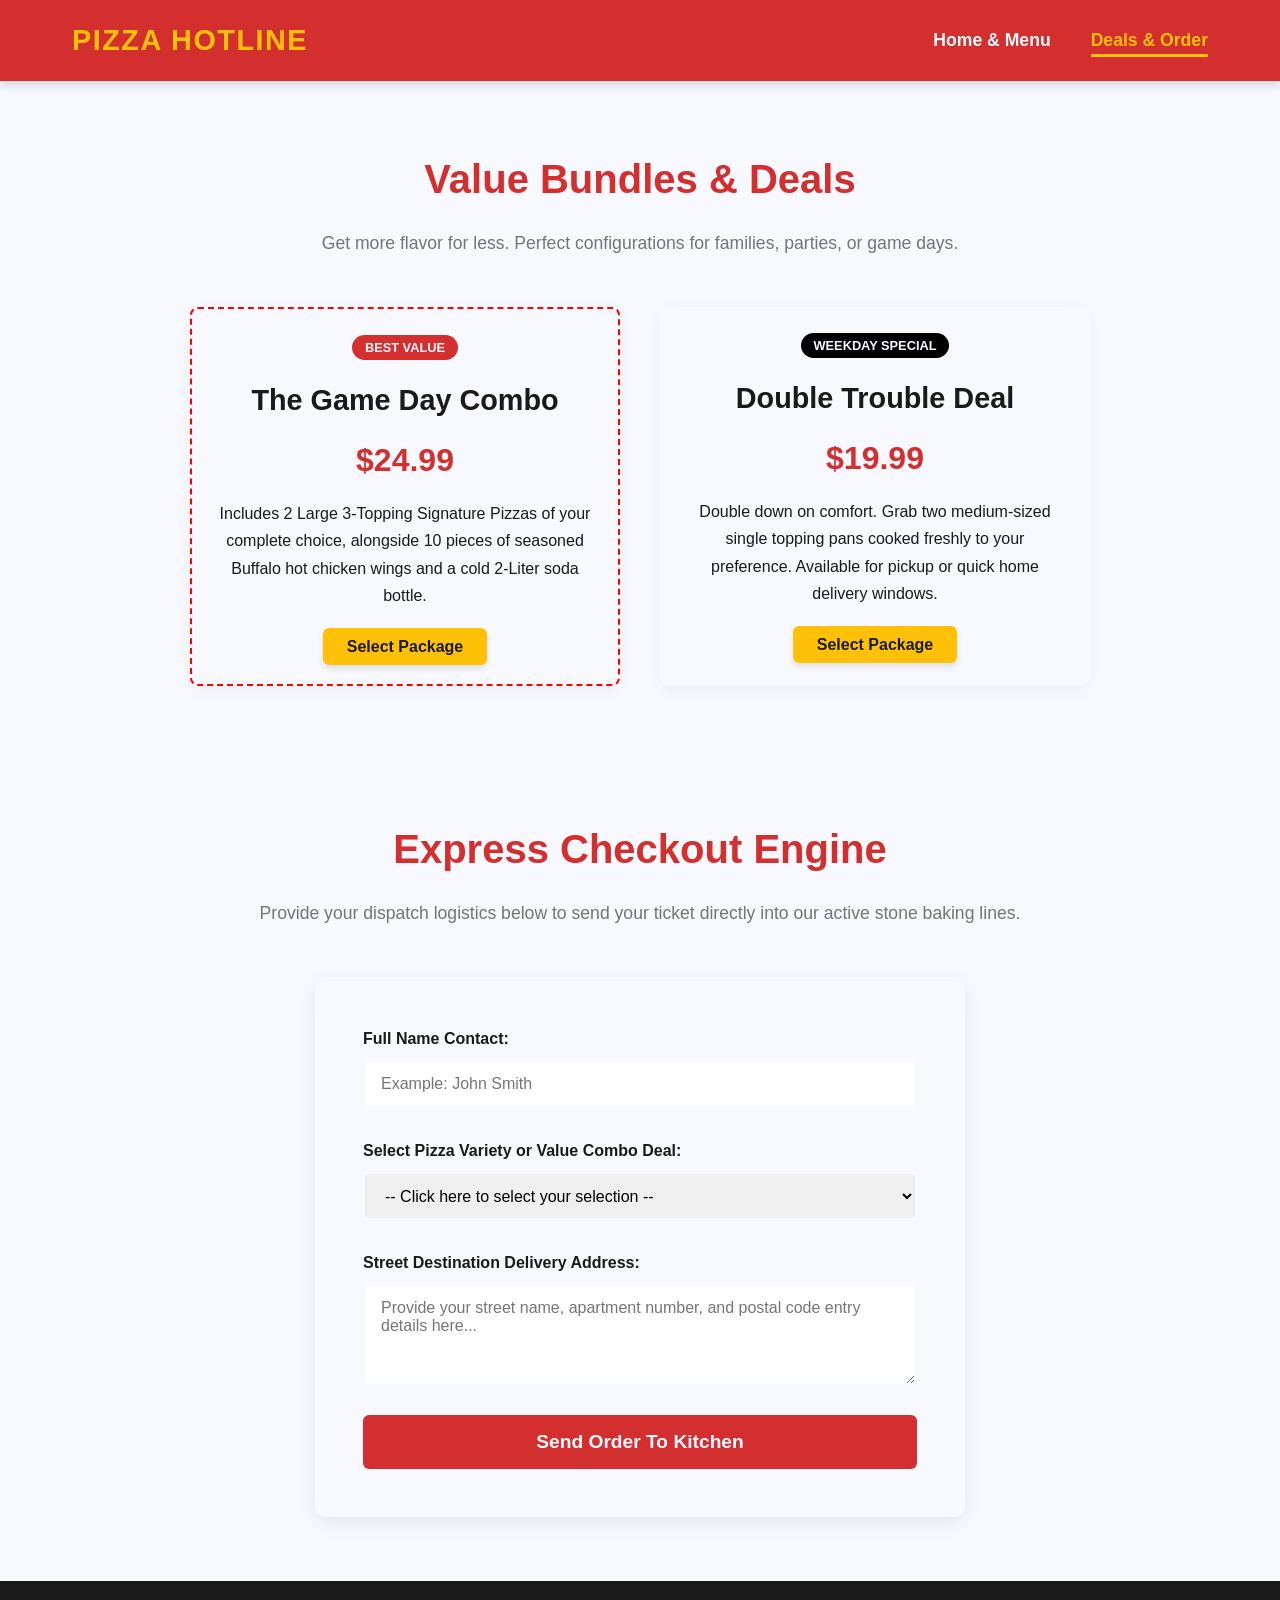
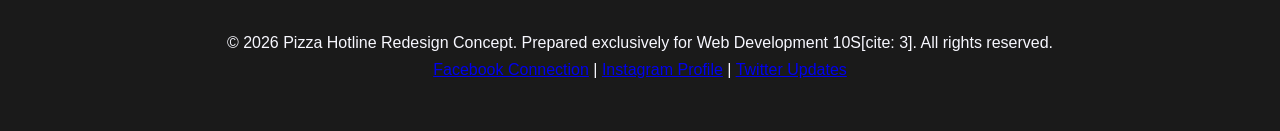
==== order.html @ ce11e5d2 "June 16" ====
<!doctype html>
<html lang="en">
  <head>
    <meta charset="UTF-8" />
    <meta name="viewport" content="width=device-width, initial-scale=1.0" />
    <title>Pizza Hotline Redesign | Special Deals & Interactive Ordering</title>
    <link rel="stylesheet" href="styles.css" />
  </head>
  <body>
    <header class="main-header">
      <nav class="nav-container">
        <div class="logo">
          <a href="index.html">Pizza Hotline</a>
        </div>
        <ul class="nav-links">
          <li><a href="index.html">Home & Menu</a></li>
          <li><a href="order.html" class="active">Deals & Order</a></li>
        </ul>
      </nav>
    </header>

    <section class="container">
      <h1 class="section-title">Value Bundles & Deals</h1>
      <p class="section-subtitle">
        Get more flavor for less. Perfect configurations for families, parties,
        or game days.
      </p>

      <div class="grid-layout" style="max-width: 900px; margin: 0 auto">
        <div
          class="card"
          style="border: 2px dashed red; background-color: ghostwhite"
        >
          <div class="card-body">
            <span
              style="
                background-color: #d32f2f;
                color: ghostwhite;
                padding: 0.3rem 0.8rem;
                font-weight: 700;
                border-radius: 20px;
                font-size: 0.8rem;
              "
              >BEST VALUE</span
            >
            <h3 style="margin-top: 1rem; font-size: 1.8rem">
              The Game Day Combo
            </h3>
            <div class="price-tag" style="font-size: 2rem">$24.99</div>
            <p style="margin-bottom: 1.5rem">
              Includes 2 Large 3-Topping Signature Pizzas of your complete
              choice, alongside 10 pieces of seasoned Buffalo hot chicken wings
              and a cold 2-Liter soda bottle.
            </p>
            <a
              href="#order-form-target"
              class="cta-btn"
              style="padding: 0.6rem 1.5rem; font-size: 1rem"
              >Select Package</a
            >
          </div>
        </div>

        <div class="card" style="border: 2px dashed var(--primary-red)">
          <div class="card-body">
            <span
              style="
                background-color: black;
                color: ghostwhite;
                padding: 0.3rem 0.8rem;
                font-weight: 700;
                border-radius: 20px;
                font-size: 0.8rem;
              "
              >WEEKDAY SPECIAL</span
            >
            <h3 style="margin-top: 1rem; font-size: 1.8rem">
              Double Trouble Deal
            </h3>
            <div class="price-tag" style="font-size: 2rem">$19.99</div>
            <p style="margin-bottom: 1.5rem">
              Double down on comfort. Grab two medium-sized single topping pans
              cooked freshly to your preference. Available for pickup or quick
              home delivery windows.
            </p>
            <a
              href="#order-form-target"
              class="cta-btn"
              style="padding: 0.6rem 1.5rem; font-size: 1rem"
              >Select Package</a
            >
          </div>
        </div>
      </div>
    </section>

    <hr
      style="
        border: 0;
        border-top: 1px solid ghostwhite;
        max-width: 1200px;
        margin: 0 auto;
      "
    />

    <main class="container" id="order-form-target">
      <h2 class="section-title">Express Checkout Engine</h2>
      <p class="section-subtitle">
        Provide your dispatch logistics below to send your ticket directly into
        our active stone baking lines.
      </p>

      <div class="order-form-container">
        <form method="get">
          <div class="form-group">
            <label for="cust-name">Full Name Contact:</label>
            <input
              type="text"
              id="cust-name"
              name="cust-name"
              required
              placeholder="Example: John Smith"
            />
          </div>

          <div class="form-group">
            <label for="order-selection"
              >Select Pizza Variety or Value Combo Deal:</label
            >
            <select id="order-selection" name="order-selection" required>
              <option value="">
                -- Click here to select your selection --
              </option>
              <option value="margherita">
                Classic Margherita Pie ($14.99)
              </option>
              <option value="pepperoni">The Pepperoni Feast ($16.99)</option>
              <option value="veggie">Garden Veggie Supreme ($15.99)</option>
              <option value="gameday">
                The Game Day Combo Package ($24.99)
              </option>
              <option value="double">
                Double Trouble Deal Package ($19.99)
              </option>
            </select>
          </div>

          <div class="form-group">
            <label for="delivery-addr"
              >Street Destination Delivery Address:</label
            >
            <textarea
              id="delivery-addr"
              name="delivery-addr"
              rows="4"
              required
              placeholder="Provide your street name, apartment number, and postal code entry details here..."
            ></textarea>
          </div>

          <button type="submit" class="submit-btn">
            Send Order To Kitchen
          </button>
        </form>
      </div>
    </main>

    <footer class="main-footer">
      <div class="footer-content">
        <p>
          &copy; 2026 Pizza Hotline Redesign Concept. Prepared exclusively for
          Web Development 10S[cite: 3]. All rights reserved.
        </p>
        <div class="social-links">
          <a href="https://facebook.com" target="_blank">Facebook Connection</a>
          |
          <a href="https://instagram.com" target="_blank">Instagram Profile</a>
          |
          <a href="https://twitter.com" target="_blank">Twitter Updates</a>
        </div>
      </div>
    </footer>
  </body>
</html>
---- styles.css ----
/*
  Note for Mr. Hardman you see how it says hero for the heading image area thingy
  I did not know what else to call it so I asked generative ai for help and 
  it told me to call it that instead of something like main-image-header and 
  I couldnt think of anything else so I went with it. Also others Like cta-btn 
  taht was also ai since I did not knwo what to call it because i thought main-menu 
  wasnt descreptive enough if I went on to maek another website which actually has 
  there whole menu. Also I saw on tiktok that you should put your CSS in a way which 
  make it liek your HTML code so from header to nav to main to etc etc so that wht I 
  tried to do could you let me know if I di dit right or made soenm mistakes in the 
  feedback.
*/

/* Targets all elements */
* {
  box-sizing: border-box; /* Includes pading in element size */
  margin: 0; /* Removes default margins */
  padding: 0; /* Removes default padding */
}

/* Controls page scrolling */
html {
  scroll-behavior: smooth; /* Smooth section scrolling */
}

/* Main page styles */
body {
  font-family:
    "Segoe UI", Tahoma, Geneva, Verdana, sans-serif; /* Sets page font */
  background: ghostwhite; /* Light background color */
  color: #1a1a1a; /* Default text color (acording to ai) */
  line-height: 1.7; /* Increases line spacing */
  font-size: 16px; /* Default text size */
}

/* Header section */
.main-header {
  background: #d32f2f; /* Red header background */
  position: sticky; /* Stays top while scrolling */
  top: 0; /* Sticks at top */
  z-index: 1000; /* Appears above content */
  box-shadow: 0 4px 10px rgba(0, 0, 0, 0.15); /* Adds shadow */
}

/* Navigation container */
.nav-container {
  display: flex; /* Horizontal layout */
  justify-content: space-between; /* Space beteen items */
  align-items: center; /* Vertical centering */
  max-width: 1200px; /* Maximum container width */
  margin: auto; /* Centers container */
  padding: 1rem 2rem; /* Adds spacing */
}

/* Logo link */
.logo a {
  color: #ffc107; /* Yellow text */
  font-size: 1.8rem; /* Large logo */
  font-weight: 800; /* Extra bold */
  text-decoration: none; /* Removes underline */
  text-transform: uppercase; /* Makes uppercase */
  letter-spacing: 1.5px; /* Adds letter spacing */
}

/* Navigation links list */
.nav-links {
  display: flex; /* Horizontal links */
  list-style: none; /* Removes bullets */
  gap: 2.5rem; /* Space between links */
}

/* Individual navigation links */
.nav-links a {
  color: ghostwhite; /* White text */
  text-decoration: none; /* Removes underline */
  font-weight: 600; /* Semi ish bold */
  font-size: 1.1rem; /* Larger text */
  padding-bottom: 0.3rem; /* Bottom spacing */
  border-bottom: 3px solid transparent; /* Hiden border */
  transition: 0.3s ease; /* Smooth hover */
}

/* Link hover effects */
.nav-links a:hover,
.nav-links a.active {
  color: #ffc107; /* Yellow on hover */
  border-bottom: 3px solid #ffc107; /* Shows underline */
}

/* Hero section */
.hero {
  background:
    linear-gradient(rgba(0, 0, 0, 0.65), rgba(0, 0, 0, 0.65)),
    /* Dark overlay over image */ url("images/someimg.jpeg") center/cover
      no-repeat; /* Background image and not repeated */
  height: 55vh; /* 55% of screen height */
  display: flex; /* Flex layout */
  flex-direction: column; /* Vertical layout */
  justify-content: center; /* Center verticcally */
  align-items: center; /* Center horizonntally */
  text-align: center; /* Center text */
  color: ghostwhite; /* White text */
  padding: 0 1.5rem; /* Side spacing */
}

/* Hero heading */
.hero h1 {
  font-size: 3.5rem; /* Large heading */
  font-weight: 900; /* Extra bold */
  margin-bottom: 1rem; /* Bottom spaccing */
  text-shadow: 2px 2px 8px rgba(0, 0, 0, 0.8); /* Text shadow */
}

/* Hero paragraph */
.hero p {
  font-size: 1.4rem; /* Larger text */
  margin-bottom: 2rem; /* Bottom spacing */
  max-width: 700px; /* Limits width */
}

/* Main button */
.cta-btn {
  background: #ffc107; /* Yellow background */
  color: #1a1a1a; /* Dark text */
  padding: 1rem 2.5rem; /* Button spacing */
  font-size: 1.2rem; /* Larger text */
  font-weight: 700; /* Bold text */
  text-decoration: none; /* Removes underline */
  border-radius: 6px; /* Rounded corners */
  box-shadow: 0 4px 6px rgba(0, 0, 0, 0.1); /* Button shadow */
  transition: 0.2s ease; /* Smooth hover */
}

/* Button hover */
.cta-btn:hover {
  transform: scale(1.08); /* Slight enlargement */
  background: #ffd54f; /* Lighter yellow */
}

/* Content container */
.container {
  max-width: 1200px; /* Limit width */
  margin: auto; /* Centers content */
  padding: 4rem 1.5rem; /* Adds spacing */
}

/* Section heading */
.section-title {
  font-size: 2.5rem; /* Large title */
  text-align: center; /* Centers title */
  color: #d32f2f; /* Red text */
  margin-bottom: 1rem; /* Bottom spacin */
}

/* Section subtitle */
.section-subtitle {
  text-align: center; /* Centers text */
  color: #757575; /* Gray text */
  margin-bottom: 3rem; /* Bottom spacing */
  font-size: 1.1rem; /* Larger text */
}

/* Grid layout */
.grid-layout {
  display: grid; /* Grid system */
  grid-template-columns: repeat(
    auto-fit,
    minmax(300px, 1fr)
  ); /* Responsive columns */
  gap: 2.5rem; /* Space between cards */
}

/* Cards */
.card {
  background: ghostwhite; /* White caerd */
  border-radius: 8px; /* Rounded edges */
  overflow: hidden; /* Hides overflow */
  box-shadow: 0 4px 15px rgba(0, 0, 0, 0.05); /* Shadow effect */
  text-align: center; /* Centers content */
  transition: transform 0.3s ease; /* Smooth movement */
}

/* Card hover */
.card:hover {
  transform: translateY(-5px); /* Moves upward */
}

/* Card images */
.card img {
  width: 100%; /* Full width */
  height: 220px; /* Fixed height */
  object-fit: cover; /* Prevents stretching */
}

/* Card content */
.card-body {
  padding: 1.5rem; /* Inner spacing */
}

/* Card heading */
.card-body h3 {
  font-size: 1.4rem; /* Larger title */
  color: #1a1a1a; /* Dark text */
  margin-bottom: 0.5rem; /* Bottom spacing */
}

/* Price text */
.price-tag {
  font-size: 1.3rem; /* Larger price */
  color: #d32f2f; /* Red color */
  font-weight: 700; /* Bold text */
  margin-bottom: 0.8rem; /* Bottom spacing */
}

/* Form container */
.order-form-container {
  background: ghostwhite; /* White background */
  padding: 3rem; /* Inner spacing */
  border-radius: 10px; /* Rounded edges */
  max-width: 650px; /* Limits width */
  margin: auto; /* Centers form */
  box-shadow: 0 6px 20px rgba(0, 0, 0, 0.08); /* Adds shadow */
}

/* Form groups */
.form-group {
  margin-bottom: 1.8rem; /* Bottom spacing */
  display: flex; /* Flex layout */
  flex-direction: column; /* Vertical layout */
}

/* Labels */
.form-group label {
  font-weight: 600; /* Semi bold */
  margin-bottom: 0.5rem; /* Space below */
}

/* Inputs */
.form-group input,
.form-group select,
.form-group textarea {
  padding: 0.8rem 1rem; /* Inner spacing */
  border: 2px solid ghostwhite; /* Border color */
  border-radius: 6px; /* Rounded corners */
  font-family: inherit; /* Uses body font */
  font-size: 1rem; /* Text size */
  transition: border-color 0.3s ease; /* Smooth border */
}

/* Focus state */
.form-group input:focus,
.form-group select:focus,
.form-group textarea:focus {
  outline: none; /* Removes outline */
  border-color: #d32f2f; /* Red border */
}

/* Submit button */
.submit-btn {
  background: #d32f2f; /* Red button */
  color: ghostwhite; /* White text */
  border: none; /* Removes border */
  padding: 1rem; /* Button spacing */
  font-size: 1.2rem; /* Larger text */
  font-weight: 700; /* Bold text */
  width: 100%; /* Full width */
  border-radius: 6px; /* Rounded corners */
  cursor: pointer; /* Pointer cursor */
}

/* Footer */
.main-footer {
  background: #1a1a1a; /* Dark background */
  color: ghostwhite; /* White text */
  text-align: center; /* Centers content */
  padding: 3rem 1.5rem; /* Adds spacing */
}

/* Changes clicked link color */
.social-links a:visited {
  color: ghostwhite; /* Keeps visited links white */
}

/* Changes link while clicked */
.social-links a:active {
  color: ghostwhite; /* Keeps active links white */
}
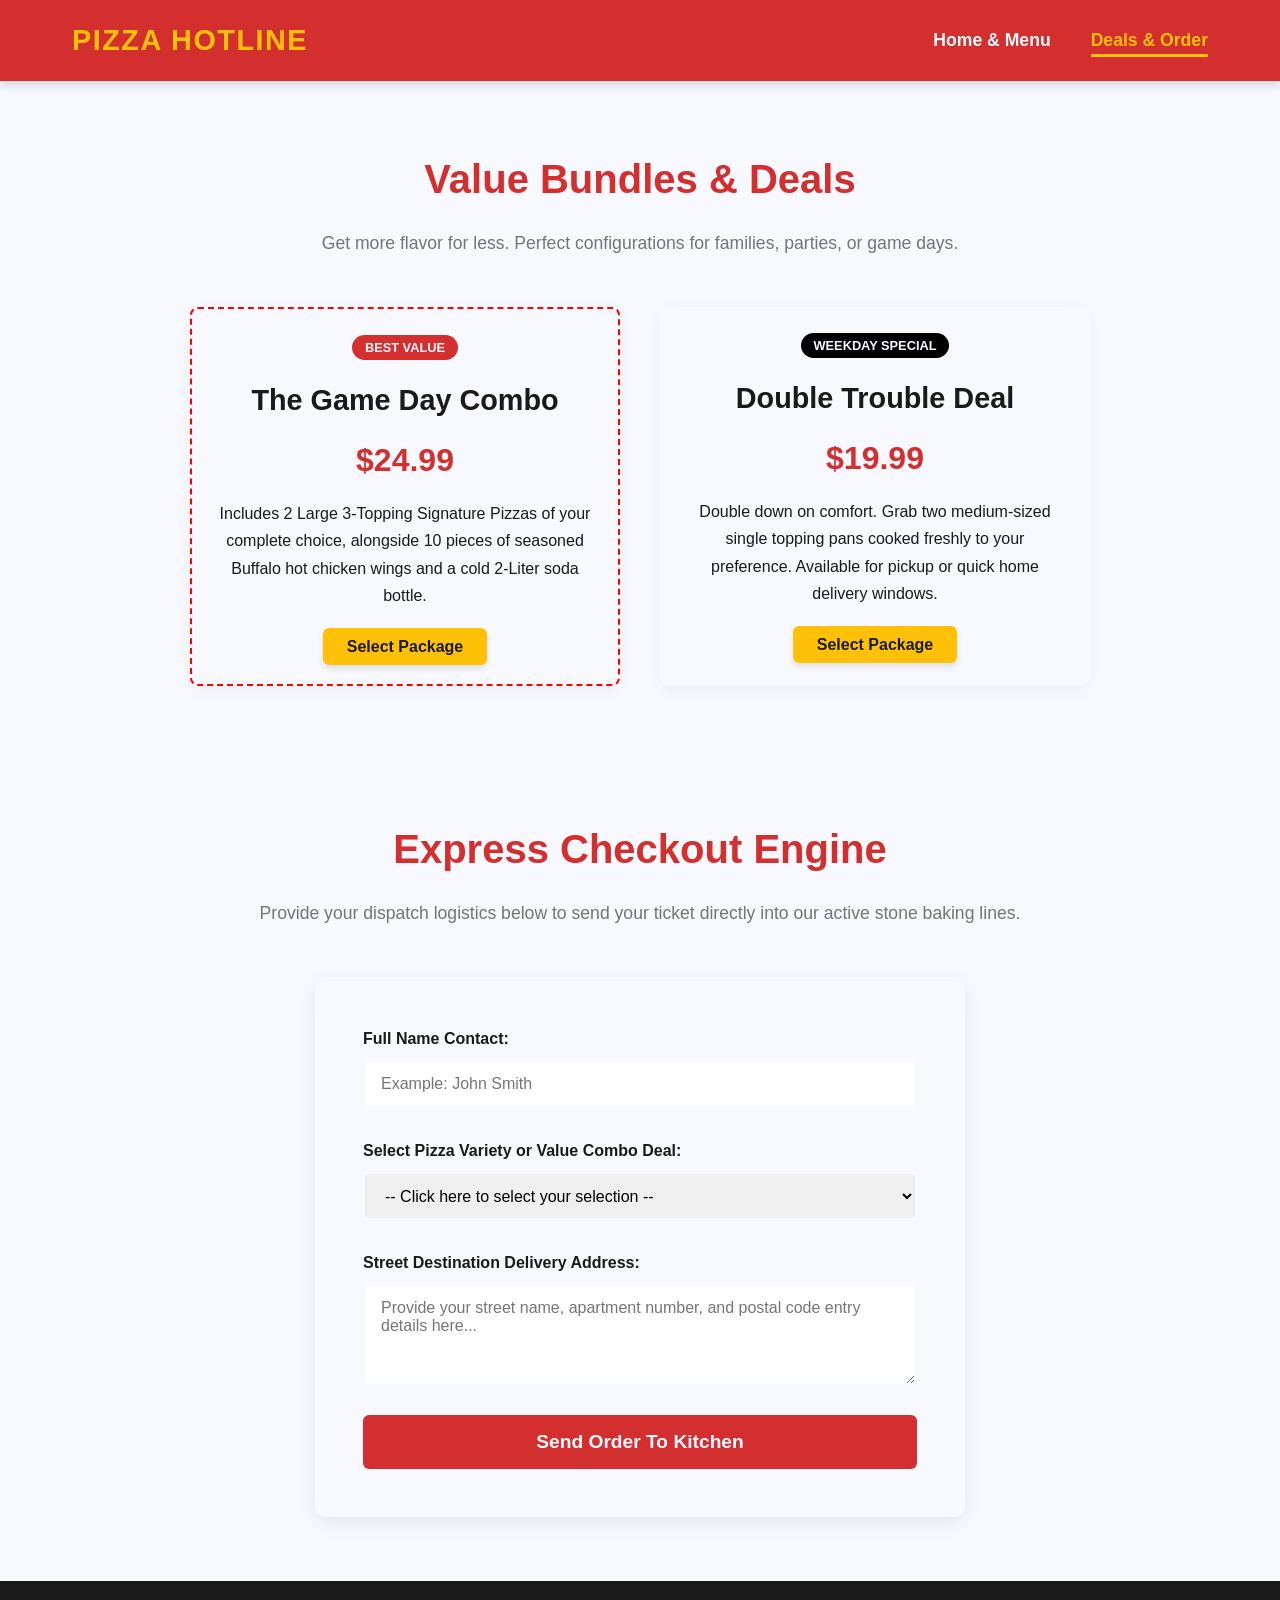
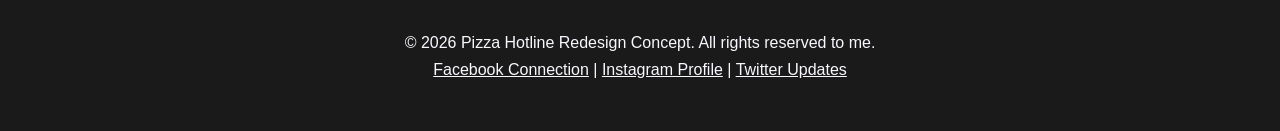
==== commit 73a8fc19: "June 16" ====
--- a/order.html
+++ b/order.html
@@ -168,8 +168,7 @@
     <footer class="main-footer">
       <div class="footer-content">
         <p>
-          &copy; 2026 Pizza Hotline Redesign Concept. Prepared exclusively for
-          Web Development 10S[cite: 3]. All rights reserved.
+          &copy; 2026 Pizza Hotline Redesign Concept. All rights reserved to me.
         </p>
         <div class="social-links">
           <a href="https://facebook.com" target="_blank">Facebook Connection</a>
--- a/styles.css
+++ b/styles.css
@@ -281,7 +281,7 @@
   color: ghostwhite; /* Keeps visited links white */
 }
 
-/* Changes link while clicked */
-.social-links a:active {
-  color: ghostwhite; /* Keeps active links white */
-}
+/* Sets default text color */
+.social-links a {
+  color: ghostwhite; /* White text for links */
+}
